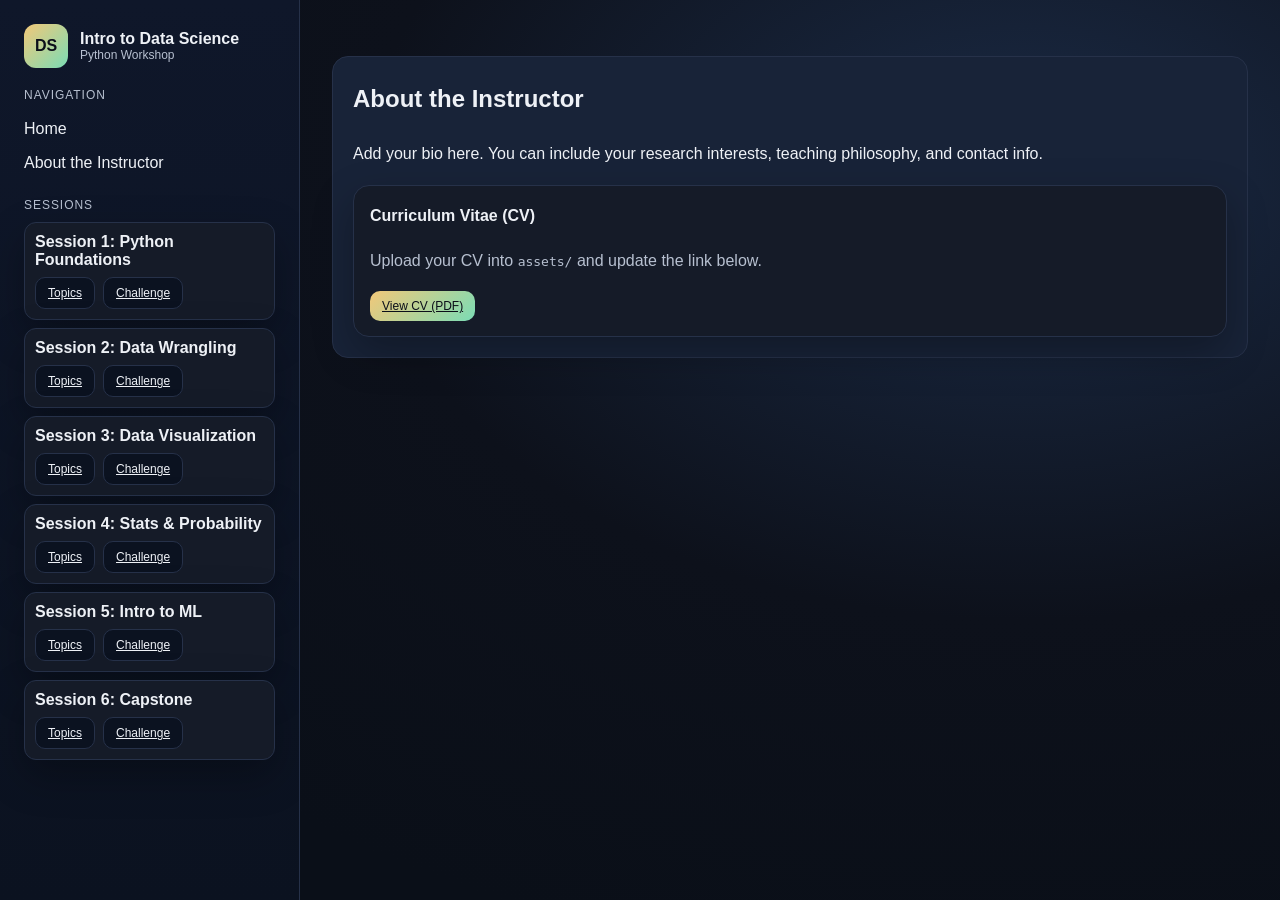
==== about.html @ 9bb46b49 "Add course website" ====
<!DOCTYPE html>
<html lang="en">
<head>
  <meta charset="utf-8" />
  <meta name="viewport" content="width=device-width, initial-scale=1" />
  <title>About the Instructor</title>
  <link rel="stylesheet" href="styles.css" />
</head>
<body>
  <div class="app">
    <aside class="sidebar">
      <div class="brand">
        <div class="logo">DS</div>
        <div class="brand-text">
          <div class="brand-title">Intro to Data Science</div>
          <div class="brand-subtitle">Python Workshop</div>
        </div>
      </div>

      <div class="nav-section">
        <div class="nav-title">Navigation</div>
        <a class="nav-link" href="index.html">Home</a>
        <a class="nav-link" href="about.html">About the Instructor</a>
      </div>

      <div class="nav-section">
        <div class="nav-title">Sessions</div>
        <div id="sessionList" class="session-list"></div>
      </div>
    </aside>

    <main class="content">
      <section class="intro">
        <h2>About the Instructor</h2>
        <p>Add your bio here. You can include your research interests, teaching philosophy, and contact info.</p>

        <div class="card" style="margin-top:16px;">
          <div class="card-title">Curriculum Vitae (CV)</div>
          <p class="muted">Upload your CV into <code>assets/</code> and update the link below.</p>
          <a class="btn primary" href="assets/cv.pdf" target="_blank" rel="noreferrer">View CV (PDF)</a>
        </div>
      </section>
    </main>
  </div>

  <script src="app.js"></script>
</body>
</html>
---- styles.css ----
:root {
  --bg: #0d111b;
  --panel: #151b28;
  --panel-2: #182338;
  --accent: #f2c879;
  --accent-2: #7bdcb5;
  --text: #eef1f6;
  --muted: #b7c0d0;
  --border: #263149;
  --shadow: 0 16px 40px rgba(0, 0, 0, 0.28);
  --radius: 16px;
}

* { box-sizing: border-box; }

@import url("https://fonts.googleapis.com/css2?family=Source+Sans+3:wght@400;600;700&display=swap");

body {
  margin: 0;
  background: radial-gradient(1200px 800px at 80% 20%, #1b2b46 0%, #0d111b 55%, #0a0f18 100%);
  color: var(--text);
  font-family: "Source Sans 3", "Avenir Next", "Helvetica Neue", sans-serif;
}

.app {
  display: grid;
  grid-template-columns: 300px 1fr;
  min-height: 100vh;
}

.sidebar {
  background: linear-gradient(180deg, #0f172a 0%, #0b1220 100%);
  padding: 24px;
  border-right: 1px solid var(--border);
  position: sticky;
  top: 0;
  height: 100vh;
  overflow: auto;
}

.brand {
  display: flex;
  align-items: center;
  gap: 12px;
  margin-bottom: 20px;
}

.logo {
  width: 44px;
  height: 44px;
  border-radius: 12px;
  background: linear-gradient(135deg, var(--accent), var(--accent-2));
  color: #0b0f1a;
  font-weight: 700;
  display: grid;
  place-items: center;
}

.brand-title {
  font-size: 16px;
  font-weight: 700;
}

.brand-subtitle {
  font-size: 12px;
  color: var(--muted);
}

.search input {
  width: 100%;
  padding: 10px 12px;
  border-radius: 10px;
  border: 1px solid var(--border);
  background: #0b1220;
  color: var(--text);
}

.nav-section {
  margin-top: 18px;
}

.nav-title {
  font-size: 12px;
  text-transform: uppercase;
  letter-spacing: 0.08em;
  color: var(--muted);
  margin-bottom: 10px;
}

.session-list {
  display: grid;
  gap: 8px;
}

.session-item {
  background: var(--panel);
  border: 1px solid var(--border);
  border-radius: 12px;
  padding: 10px;
  box-shadow: var(--shadow);
}

.session-item .session-title {
  font-weight: 600;
  margin-bottom: 8px;
}

.session-item .session-actions {
  display: flex;
  gap: 8px;
  flex-wrap: wrap;
}

.btn {
  border: 1px solid var(--border);
  background: #0b1220;
  color: var(--text);
  padding: 8px 12px;
  border-radius: 10px;
  cursor: pointer;
  font-size: 12px;
}

.btn.primary {
  background: linear-gradient(135deg, var(--accent), var(--accent-2));
  color: #0b0f1a;
  border: none;
}

.btn.ghost {
  background: transparent;
}

.nav-link {
  display: block;
  color: var(--text);
  text-decoration: none;
  padding: 8px 0;
}

.content {
  padding: 32px;
}

.hero {
  display: grid;
  grid-template-columns: 1.2fr 0.8fr;
  gap: 24px;
  align-items: center;
  margin-bottom: 24px;
}

.hero h1 {
  margin: 0 0 10px 0;
  font-size: 36px;
}

.hero p {
  color: var(--muted);
  margin: 0 0 16px 0;
}

.pill-row {
  display: flex;
  gap: 8px;
  flex-wrap: wrap;
}

.pill {
  padding: 6px 10px;
  background: #0f1b2d;
  border-radius: 999px;
  border: 1px solid var(--border);
  font-size: 12px;
}

.hero-card {
  background: var(--panel);
  border: 1px solid var(--border);
  border-radius: var(--radius);
  padding: 20px;
  box-shadow: var(--shadow);
}

.hero-card-title {
  font-weight: 700;
  margin-bottom: 8px;
}

.muted { color: var(--muted); }

.grid {
  display: grid;
  grid-template-columns: repeat(2, minmax(0, 1fr));
  gap: 16px;
}

.card {
  background: var(--panel);
  border: 1px solid var(--border);
  border-radius: var(--radius);
  padding: 16px;
  box-shadow: var(--shadow);
}

.card-title {
  font-weight: 700;
  margin-bottom: 10px;
}

.embed {
  position: relative;
  padding-bottom: 56.25%;
  height: 0;
  overflow: hidden;
  border-radius: 12px;
  border: 1px solid var(--border);
}

.embed iframe {
  position: absolute;
  top: 0; left: 0;
  width: 100%;
  height: 100%;
  border: 0;
}

.notebook-viewer {
  margin-top: 24px;
  background: var(--panel-2);
  border: 1px solid var(--border);
  border-radius: var(--radius);
  padding: 16px;
}

.viewer-header {
  display: flex;
  justify-content: space-between;
  align-items: center;
  gap: 16px;
  margin-bottom: 12px;
}

.viewer-actions {
  display: flex;
  gap: 8px;
  flex-wrap: wrap;
}

.viewer-frame {
  height: 70vh;
  border-radius: 12px;
  overflow: hidden;
  border: 1px solid var(--border);
}

.viewer-frame iframe {
  width: 100%;
  height: 100%;
  border: 0;
  background: #fff;
}

.intro {
  margin-top: 24px;
  background: var(--panel-2);
  border: 1px solid var(--border);
  border-radius: var(--radius);
  padding: 20px;
  line-height: 1.8;
}

.intro h2 {
  margin-top: 0;
}

.intro ul {
  margin: 8px 0 16px 18px;
  padding: 0;
}

.intro li {
  margin: 6px 0;
}

.eyebrow {
  font-size: 12px;
  color: var(--muted);
  text-transform: uppercase;
  letter-spacing: 0.08em;
}

@media (max-width: 1100px) {
  .app { grid-template-columns: 1fr; }
  .sidebar { position: relative; height: auto; }
  .hero { grid-template-columns: 1fr; }
  .grid { grid-template-columns: 1fr; }
  .viewer-frame { height: 60vh; }
}
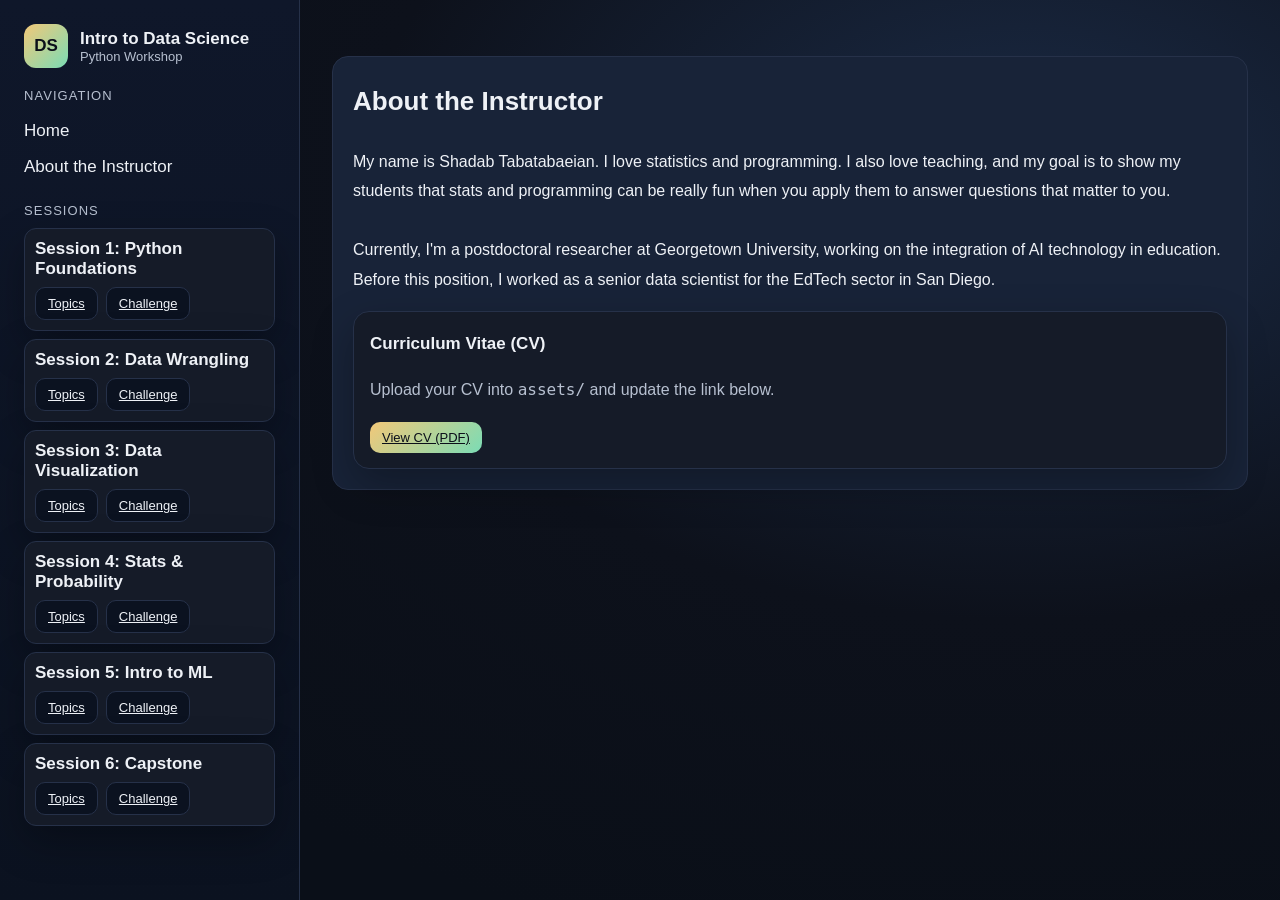
==== commit 7024e8e8: "Update about.html" ====
--- a/about.html
+++ b/about.html
@@ -32,7 +32,8 @@
     <main class="content">
       <section class="intro">
         <h2>About the Instructor</h2>
-        <p>Add your bio here. You can include your research interests, teaching philosophy, and contact info.</p>
+        <p>My name is Shadab Tabatabaeian. I love statistics and programming. I also love teaching, and my goal is to show my students that stats and programming can be really fun when you apply them to answer questions that matter to you. <br><br>
+          Currently, I'm a postdoctoral researcher at Georgetown University, working on the integration of AI technology in education. Before this position, I worked as a senior data scientist for the EdTech sector in San Diego.</p>
 
         <div class="card" style="margin-top:16px;">
           <div class="card-title">Curriculum Vitae (CV)</div>
--- a/styles.css
+++ b/styles.css
@@ -20,6 +20,7 @@
   background: radial-gradient(1200px 800px at 80% 20%, #1b2b46 0%, #0d111b 55%, #0a0f18 100%);
   color: var(--text);
   font-family: "Source Sans 3", "Avenir Next", "Helvetica Neue", sans-serif;
+  font-size: 17px;
 }
 
 .app {
@@ -57,12 +58,12 @@
 }
 
 .brand-title {
-  font-size: 16px;
+  font-size: 17px;
   font-weight: 700;
 }
 
 .brand-subtitle {
-  font-size: 12px;
+  font-size: 13px;
   color: var(--muted);
 }
 
@@ -80,7 +81,7 @@
 }
 
 .nav-title {
-  font-size: 12px;
+  font-size: 13px;
   text-transform: uppercase;
   letter-spacing: 0.08em;
   color: var(--muted);
@@ -118,7 +119,7 @@
   padding: 8px 12px;
   border-radius: 10px;
   cursor: pointer;
-  font-size: 12px;
+  font-size: 13px;
 }
 
 .btn.primary {
@@ -152,7 +153,7 @@
 
 .hero h1 {
   margin: 0 0 10px 0;
-  font-size: 36px;
+  font-size: 40px;
 }
 
 .hero p {
@@ -171,7 +172,7 @@
   background: #0f1b2d;
   border-radius: 999px;
   border: 1px solid var(--border);
-  font-size: 12px;
+  font-size: 13px;
 }
 
 .hero-card {
@@ -210,7 +211,7 @@
 
 .embed {
   position: relative;
-  padding-bottom: 56.25%;
+  padding-bottom: 45%;
   height: 0;
   overflow: hidden;
   border-radius: 12px;
@@ -267,11 +268,21 @@
   border: 1px solid var(--border);
   border-radius: var(--radius);
   padding: 20px;
-  line-height: 1.8;
+  line-height: 1.85;
 }
 
 .intro h2 {
   margin-top: 0;
+  font-size: 26px;
+}
+
+.intro h3 {
+  font-size: 18px;
+  margin-bottom: 6px;
+}
+
+.intro p, .intro li {
+  font-size: 16px;
 }
 
 .intro ul {
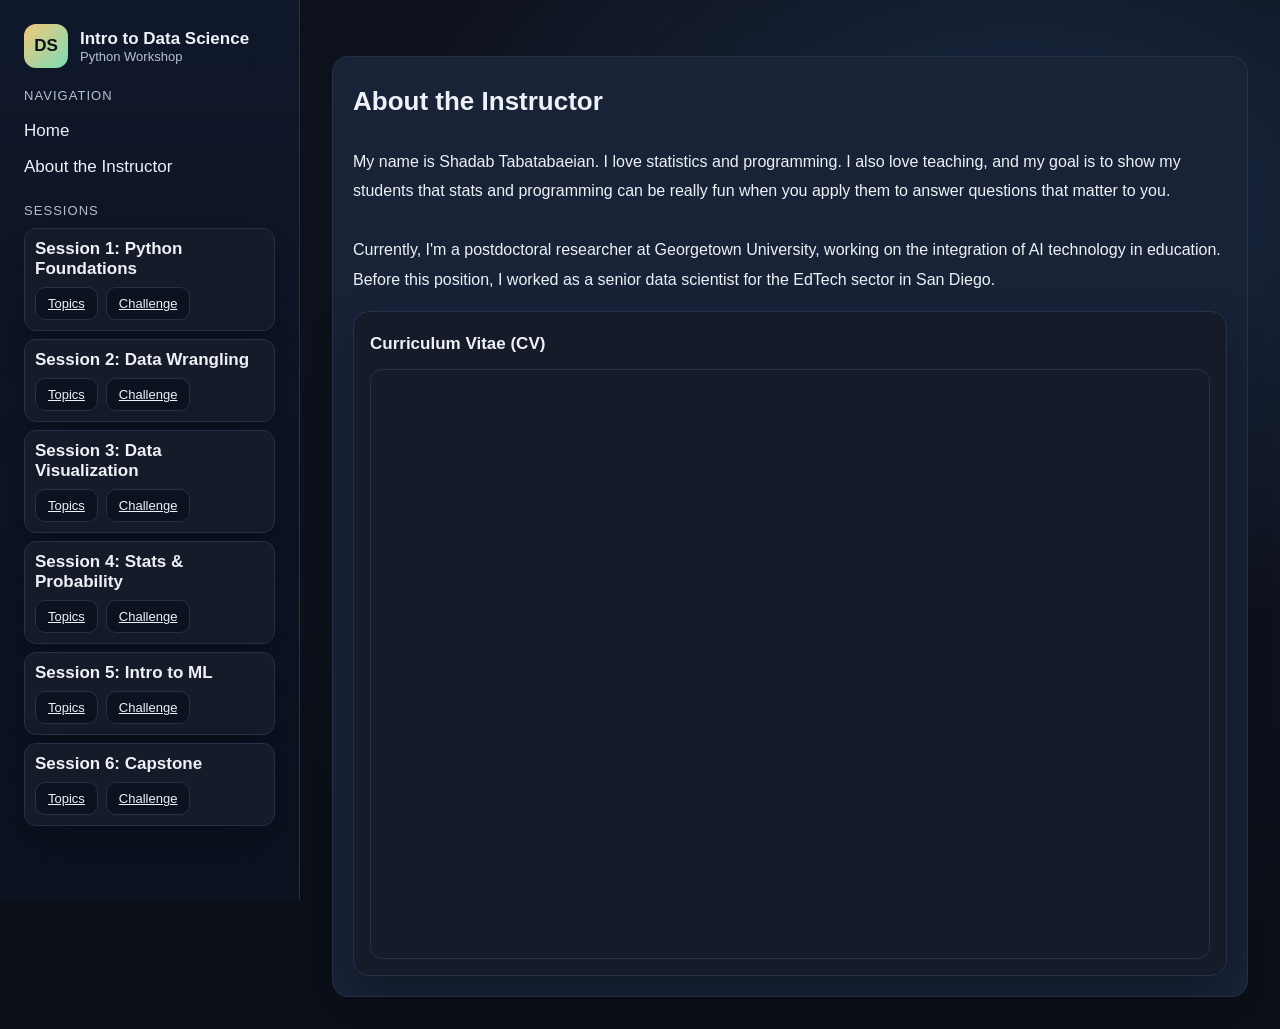
==== commit e2013f59: "Update about.html" ====
--- a/about.html
+++ b/about.html
@@ -36,10 +36,11 @@
           Currently, I'm a postdoctoral researcher at Georgetown University, working on the integration of AI technology in education. Before this position, I worked as a senior data scientist for the EdTech sector in San Diego.</p>
 
         <div class="card" style="margin-top:16px;">
-          <div class="card-title">Curriculum Vitae (CV)</div>
-          <p class="muted">Upload your CV into <code>assets/</code> and update the link below.</p>
-          <a class="btn primary" href="assets/cv.pdf" target="_blank" rel="noreferrer">View CV (PDF)</a>
-        </div>
+  <div class="card-title">Curriculum Vitae (CV)</div>
+  <div class="embed" style="padding-bottom: 70%;">
+    <iframe src="assets/cv.pdf" title="CV PDF"></iframe>
+  </div>
+</div>
       </section>
     </main>
   </div>
